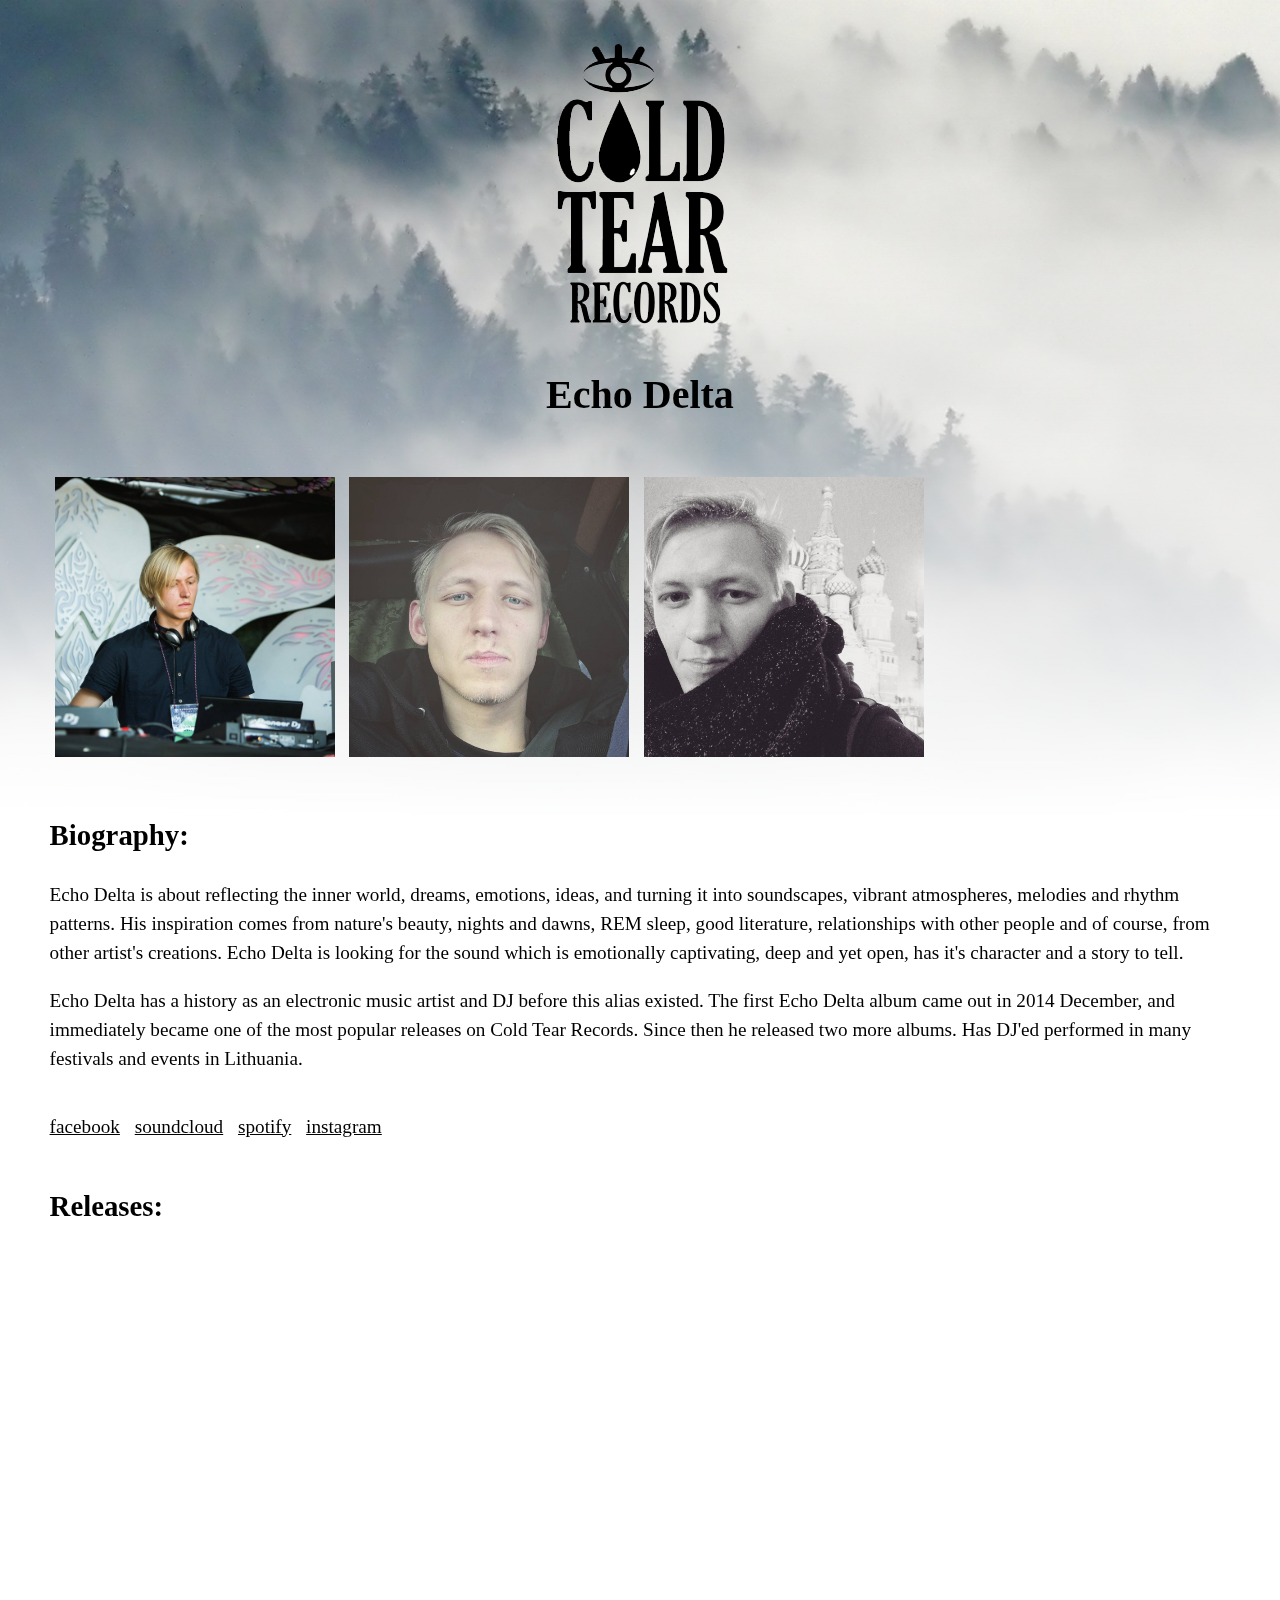
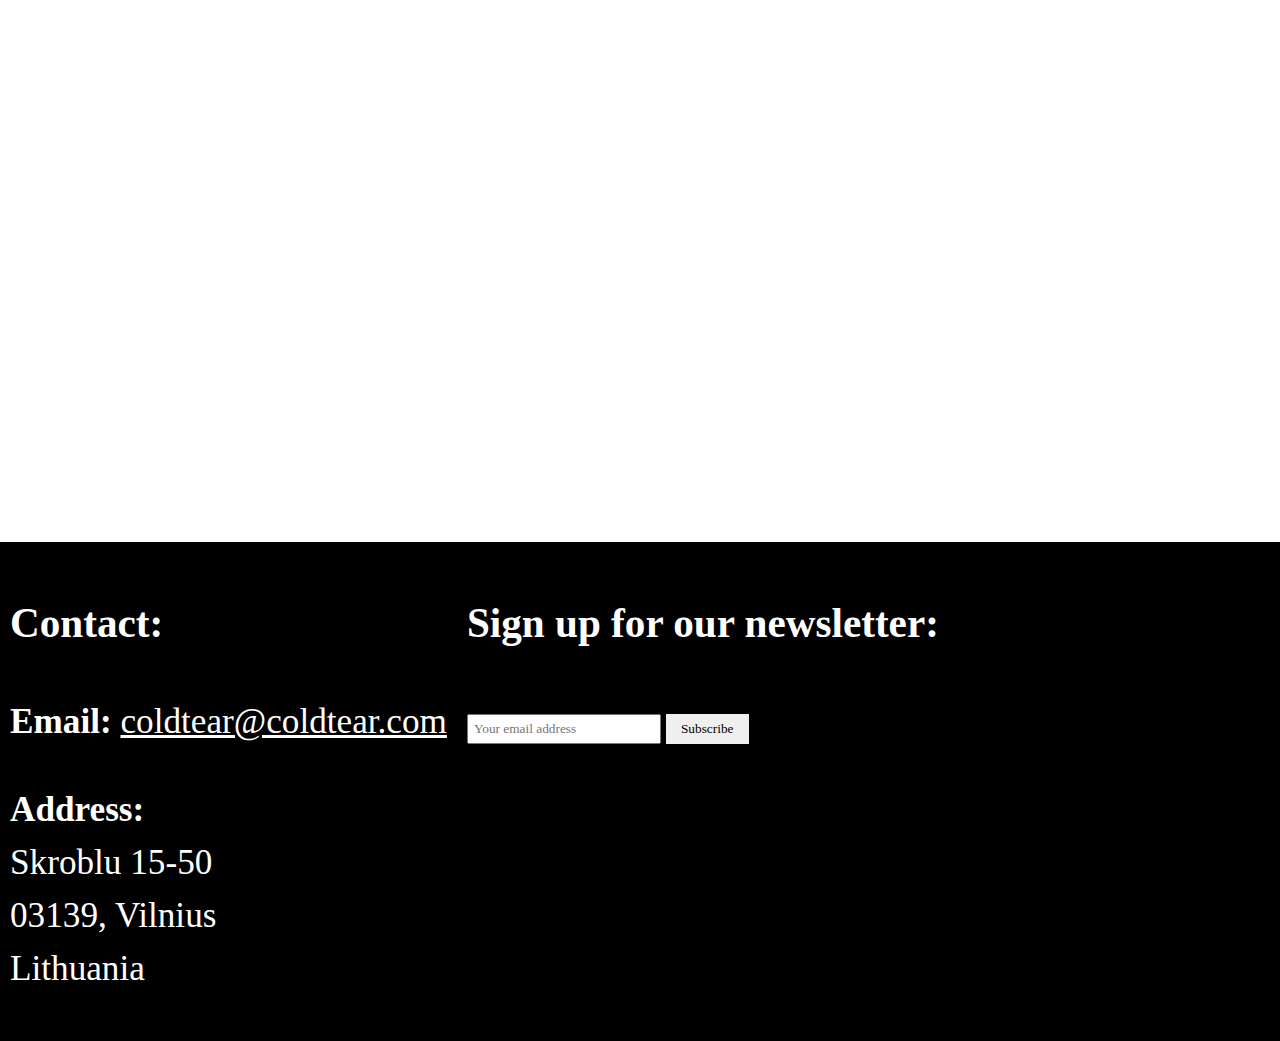
==== echodelta.html @ e0957266 "added top artists" ====
<!DOCTYPE html>
<html>
<head>
	<!-- Global site tag (gtag.js) - Google Analytics -->
	<script async src="https://www.googletagmanager.com/gtag/js?id=UA-17763146-3"></script>
	<script>
	window.dataLayer = window.dataLayer || [];
	function gtag(){dataLayer.push(arguments);}
	gtag('js', new Date());

	gtag('config', 'UA-17763146-3');
	</script>

	<title>Echo Delta | Cold Tear Records. Dub Techno, Techno, Ambient label</title>
	<link rel="stylesheet" type="text/css" href="style.css">
	<meta charset="utf-8">
	<meta name="description" content="Echo Delta, a dub techno producer. Cold Tear Records is a dub techno, techno and ambient music label.">
	<meta name="keywords" content="dub techno, techno-dub, dub techno label, dub, deep dub, deep techno, techno, ambient, label, echo delta">
</head>
<body>
	<div class="bgimg"></div>
	<div class="bggrad"></div>
	<header>
		<a href="http://coldtear.com"><img class="logo" src="logonobg.png"></a>
		<center><h1>Echo Delta</h1></center>
	</header>
	<div class="container">
		<div class="artist-images">
			<a href="images/echodelta/echodelta1.jpg"><img class="artist-image" src="images/echodelta/echodelta1.jpg"></a>
			<a href="images/echodelta/echodelta2.jpg"><img class="artist-image" src="images/echodelta/echodelta2.jpg"></a>
			<a href="images/echodelta/echodelta3.jpg"><img class="artist-image" src="images/echodelta/echodelta3.jpg"></a>
		</div>
		<div class="about">
		    <h2>Biography:</h2>
		    <p>Echo Delta is about reflecting the inner world, dreams, emotions, ideas, and turning it into soundscapes, vibrant atmospheres, melodies and rhythm patterns. His inspiration comes from nature's beauty, nights and dawns, REM sleep, good literature, relationships with other people and of course, from other artist's creations. Echo Delta is looking for the sound which is emotionally captivating, deep and yet open, has it's character and a story to tell.</p>
		    <p>Echo Delta has a history as an electronic music artist and DJ before this alias existed. The first Echo Delta album came out in 2014 December, and immediately became one of the most popular releases on Cold Tear Records. Since then he released two more albums. Has DJ'ed performed in many festivals and events in Lithuania.</p>
	    </div>
	    <div class="about">
			<ul class="social-links">
				<li><a href="https://www.facebook.com/ech0delt4/">facebook</a></li>
				<li><a href="https://soundcloud.com/echo_delta">soundcloud</a></li>
				<li><a href="https://open.spotify.com/artist/2QHiUuK4RcQ9RmqUxSCZLd?si=e7UCkaNFRC-7zYOj_oQTqg">spotify</a></li>
				<li><a href="https://www.instagram.com/ex0.delta/">instagram</a></li>
			</ul>
		</div>
		<div class="about">
			<h2>Releases:</h2>
			<!-- Echo Delta - Within -->
			<iframe class="release" style="border: 0; width: 280px; height: 280px;" src="https://bandcamp.com/EmbeddedPlayer/album=1971892650/size=large/bgcol=ffffff/linkcol=333333/minimal=true/transparent=true/" seamless><a href="http://coldtearrecords.bandcamp.com/album/echo-delta-within">Echo Delta - Within by Echo Delta</a></iframe>
			<!-- Echo Delta - Blu Eon -->
			<iframe class="release" style="border: 0; width: 280px; height: 280px;" src="https://bandcamp.com/EmbeddedPlayer/album=3592617042/size=large/bgcol=ffffff/linkcol=333333/minimal=true/transparent=true/" seamless><a href="http://coldtearrecords.bandcamp.com/album/echo-delta-blu-eon">Echo Delta - Blu Eon by Echo Delta</a></iframe>
			<!-- Echo Delta - Blu Eon -->
			<iframe class="release" style="border: 0; width: 280px; height: 280px;" src="https://bandcamp.com/EmbeddedPlayer/album=1878294045/size=large/bgcol=ffffff/linkcol=333333/minimal=true/transparent=true/" seamless><a href="http://coldtearrecords.bandcamp.com/album/echo-delta-digital-lifeforms">Echo Delta - Digital Lifeforms by Echo Delta</a></iframe>
		</div>

		
			
	</div>
	<footer>
		<div class="contact">
			<h3>Contact:</h3>
			<p><strong>Email:</strong> <a href="mailto:coldtear@coldtear.com"> coldtear@coldtear.com</a></p>
			<p><strong>Address:</strong> <br> Skroblu 15-50 <br> 03139, Vilnius <br> Lithuania</p>
        </div> 
					<div class="newsletter">
						<h3>Sign up for our newsletter:</h3>
						<div class="newsletterwrap">
							<!-- Begin MailChimp Signup Form -->
								<div id="mc_embed_signup">
								<form action="https://coldtear.us8.list-manage.com/subscribe/post?u=bdecb69f3233532c16727c6c7&amp;id=572a7c63a2" method="post" id="mc-embedded-subscribe-form" name="mc-embedded-subscribe-form" class="validate" target="_blank" novalidate>
								    <div id="mc_embed_signup_scroll">
									
								<div class="mc-field-group">
									<label for="mce-EMAIL"></label>
									<input type="email" value="" name="EMAIL" class="required email" id="mce-EMAIL" placeholder="Your email address">
								</div>
									<div id="mce-responses" class="clear">
										<div class="response" id="mce-error-response" style="display:none"></div>
										<div class="response" id="mce-success-response" style="display:none"></div>
									</div>    <!-- real people should not fill this in and expect good things - do not remove this or risk form bot signups-->
								    <div style="position: absolute; left: -5000px;" aria-hidden="true"><input type="text" name="b_bdecb69f3233532c16727c6c7_572a7c63a2" tabindex="-1" value=""></div>
								    <div class="clear"><input type="submit" value="Subscribe" name="subscribe" id="mc-embedded-subscribe" class="button"></div>
								    </div>
								</form>
								</div>

			                    <!--End mc_embed_signup-->
						</div>
			</div>
			
		    </footer>


</body>
</html>
---- style.css ----
.bgimg {
	background-image: url("background.jpeg");
	width: 100%;
	height: 800px;
	background-size: cover;
	background-position: center;
	position: fixed;
	top:0;
	left:0;
	z-index: -2;
}

.bggrad {
	background: linear-gradient(rgba(255,255,255,0), rgba(255,255,255,1));
	position: fixed;
	top: 0;
	left: 0;
	width: 100%;
	height: 800px;
	z-index: -1;
}

body {
	font-family: Calibri;
	line-height: 1.5;
}

.logo {
	padding-top: 30px;
	display: block;
	margin: auto;
}

nav ul {
	text-align: center;
	padding-top: 50px;
	padding-bottom: 50px;
	text-transform: uppercase;
	padding-left: 0;
}

nav ul li {
	display: inline;
	padding: 50px;
	font-size: 1.5em;
}

nav a {
	text-decoration: none;
}

.social-links li {
	display: inline;
	padding: 5px 10px 5px 0;
}

.container {
	width: 60%;
	margin: auto;
	display: grid;
	grid-template-columns: 50% 50%;
	font-size: 1.2em;
	font-weight: 100;
}

div {
	padding: 10px;
}

.calltoaction {
	background: #999;
	border: 1px solid #999;
	border-radius: 5px;
	text-align: center;
}

.btn {
	background: white;
	padding: 10px;
	border: 1px solid #777;
	border-radius: 5px;
	color: #333;
	text-decoration: none;
	margin: 10px;
	font-weight: bold;
	display: block;
}

.about {
	grid-column-start: 1;
	grid-column-end: 3;
}

.artistlink {
	display: inline-block;
}

.artistlink img {
	width: 200px;
	height: 200px;
}

.artistlinkoverlay {
	background-color: rgba(0, 0, 0, 0.5);
	position: absolute;
	width: 190px;
	height: 190px;
	text-align: center;
	display: none;
	
}

.artistlink:hover .artistlinkoverlay {
	display: inline-block;
}

.artistlinktext {
	color: #fff;
	display: inline-block;
	margin-top: 40%;



}

a {
	color: black;
}

a:hover {
	color: #555;
}

.artist-image {
	width: 280px;
	height: 280px;
	padding: 5px;
}

.artist-images {
	grid-column-start: 1;
	grid-column-end: 3;
}

.release {
	padding: 5px;
}

iframe {
	border: 0; 
	width: 350px; 
	height: 350px;
}

footer {
	background: black;
	position: absolute;
	width: 100%;
	left: 0;
	color: white;
}

footer a {
	color: white;
}

.newsletter {
	display: inline-block;
	float: right;
	margin-right: 20%;
}

.newsletterwrap, #mc_embed_signup, #mc_embed_signup_scroll, .mc-field-group, .clear, .social-links, .artistlink {
	margin: 0;
	padding: 0;
}

.contact {
	display: inline-block;
	margin-left: 20%;
	}

.button {
	padding: 2px 10px;
	margin-top: 11.5px;
}

#mc_embed_signup_scroll {
	display: flex;
}

#mce-EMAIL {
	padding: 5px;
	font-family: Calibri;
	width: 180px;
}

#mc-embedded-subscribe {
	padding: 5px;
	font-family: Calibri;
	padding: 7px 15px 7px 15px;
	margin: 0 0 0 5px;
	border: none;
}

h1 {
	font-size: 2.5em;
}




@media only screen and (max-width: 1280px) {
	.container { 
		display: block;
		width: 95%;
	}

	iframe {
		width: 700px;
		height: 700px;
		display: block;
	}

	.newsletter, .contact {
		margin: 0;
		display: block;
		float: left;
		font-size: 2.2em;
	}

	nav ul li {
		display: block;
		padding: 10px;
		font-size: 4em;
	}

	@media only screen and (max-width: 1280px) and (orientation: landscape) {
		nav ul li {
			display: inline;
			font-size: 2em;
		}
	}

}
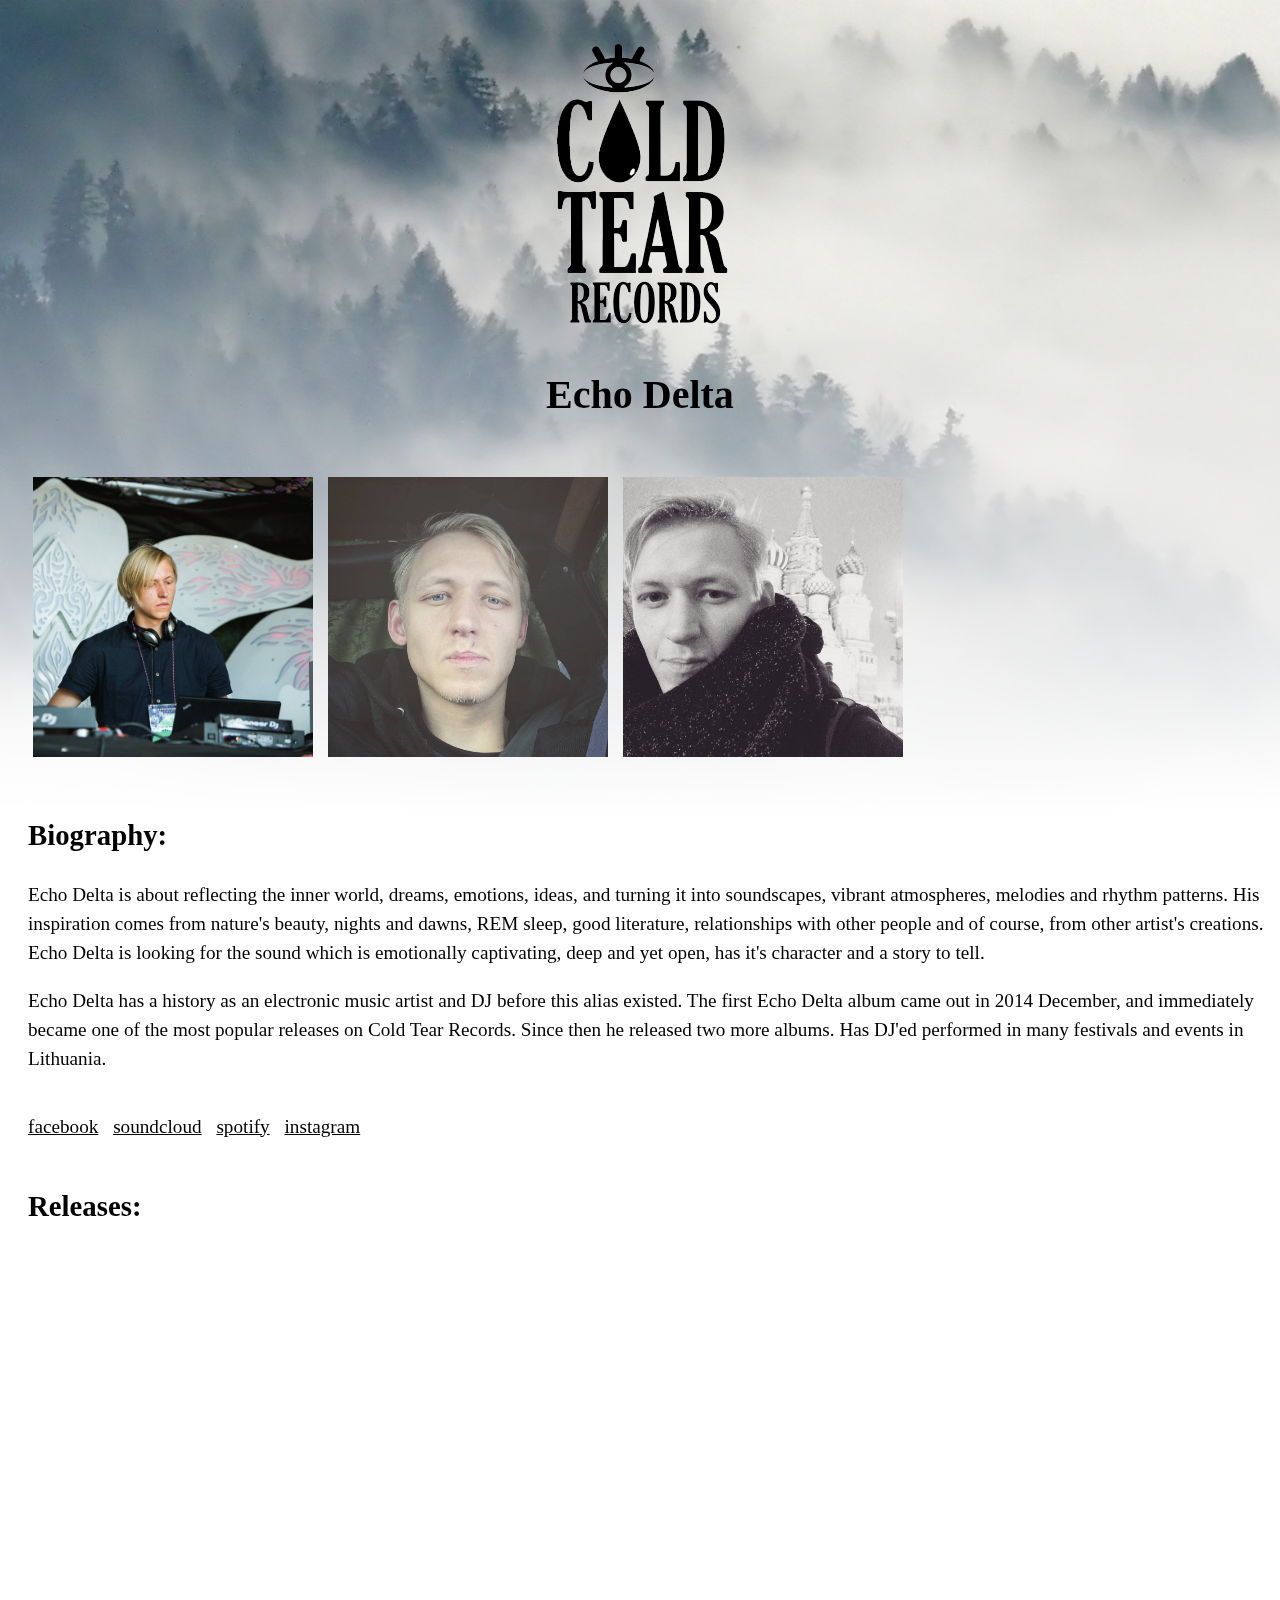
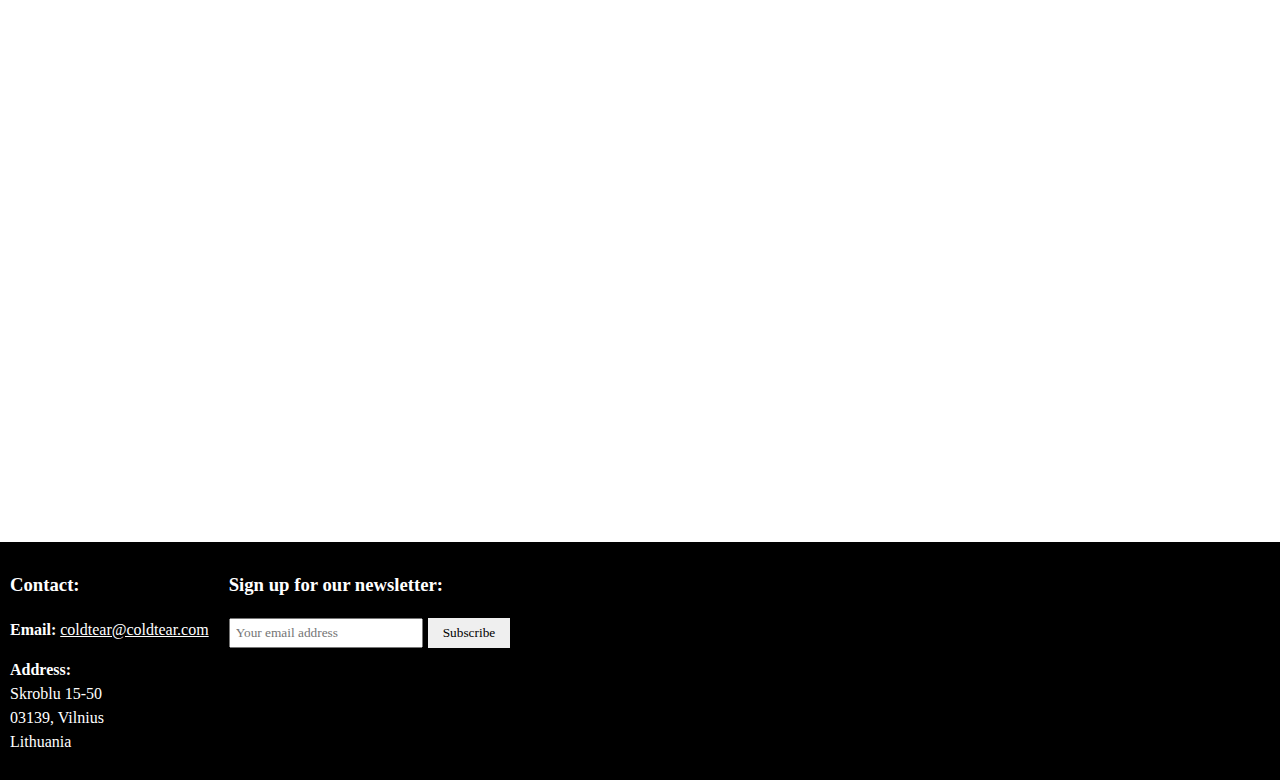
==== commit d66cd082: "working on mobile version" ====
--- a/echodelta.html
+++ b/echodelta.html
@@ -13,6 +13,7 @@
 
 	<title>Echo Delta | Cold Tear Records. Dub Techno, Techno, Ambient label</title>
 	<link rel="stylesheet" type="text/css" href="style.css">
+	<meta name="viewport" content="width=device-width, initial-scale=1.0">
 	<meta charset="utf-8">
 	<meta name="description" content="Echo Delta, a dub techno producer. Cold Tear Records is a dub techno, techno and ambient music label.">
 	<meta name="keywords" content="dub techno, techno-dub, dub techno label, dub, deep dub, deep techno, techno, ambient, label, echo delta">
--- a/style.css
+++ b/style.css
@@ -118,9 +118,6 @@
 	color: #fff;
 	display: inline-block;
 	margin-top: 40%;
-
-
-
 }
 
 a {
@@ -144,6 +141,11 @@
 
 .release {
 	padding: 5px;
+}
+
+.mix {
+	width: 100%;
+	height: 165px;
 }
 
 iframe {
@@ -213,12 +215,12 @@
 @media only screen and (max-width: 1280px) {
 	.container { 
 		display: block;
-		width: 95%;
+		width: 100%;
 	}
 
 	iframe {
-		width: 700px;
-		height: 700px;
+		width: 250px;
+		height: 250px;
 		display: block;
 	}
 
@@ -226,14 +228,13 @@
 		margin: 0;
 		display: block;
 		float: left;
-		font-size: 2.2em;
-	}
-
-	nav ul li {
+	}
+
+	/*nav ul li {
 		display: block;
 		padding: 10px;
 		font-size: 4em;
-	}
+	}*/
 
 	@media only screen and (max-width: 1280px) and (orientation: landscape) {
 		nav ul li {
